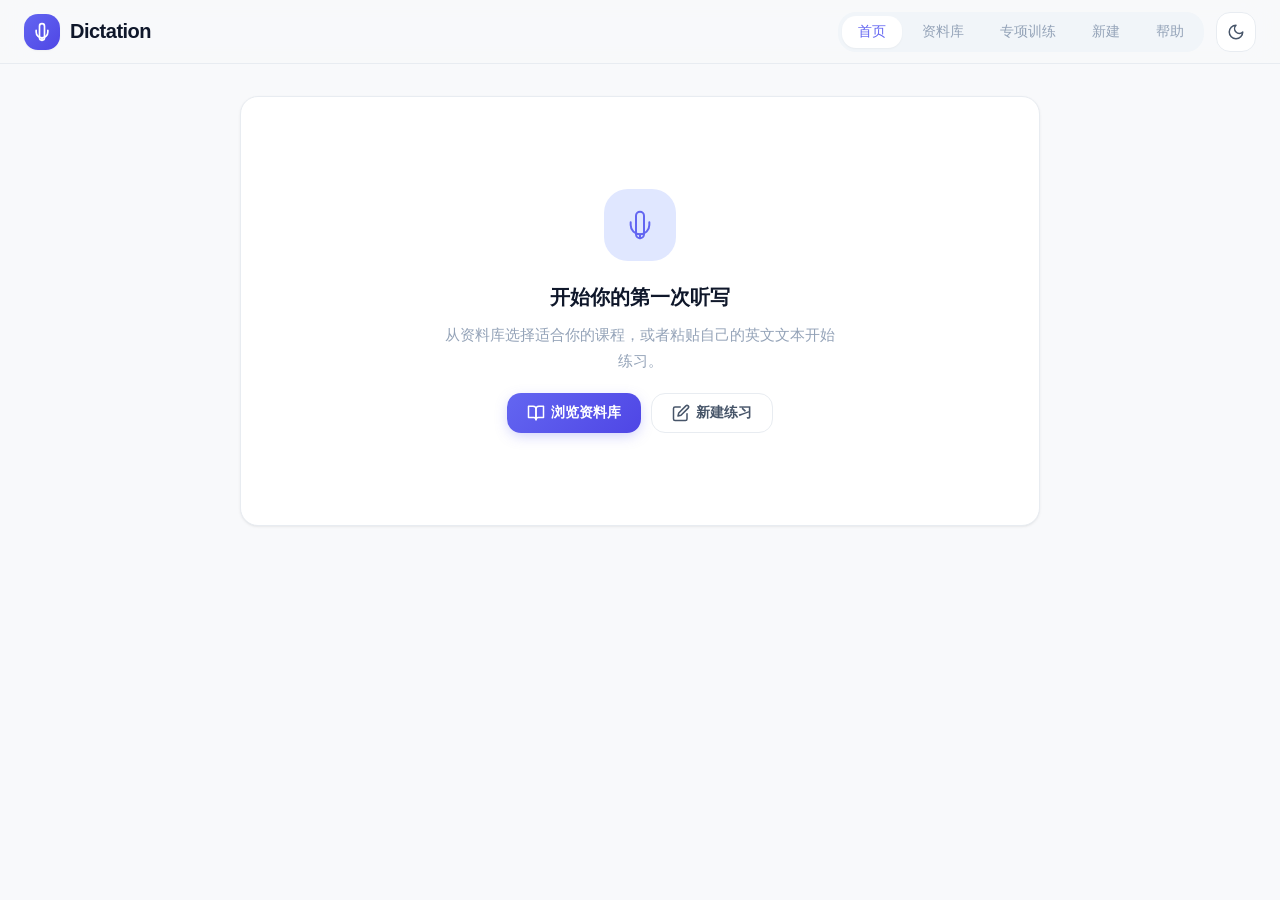
==== index.html @ b4200cbf "fix: enable Enter focus in drill + rename library to 资料库 - Global Enter shortcut now also targets #d" ====
<!DOCTYPE html>
<html lang="zh-CN">
<head>
<meta charset="UTF-8">
<meta name="viewport" content="width=device-width, initial-scale=1.0">
<title>Dictation — 英语听写练习</title>
<link rel="stylesheet" href="style.css">
</head>
<body>
<div id="app">
  <header class="app-header">
    <div class="header-brand" onclick="setPage('home')">
      <div class="brand-icon">
        <svg viewBox="0 0 24 24" fill="none" stroke="currentColor" stroke-width="2" stroke-linecap="round" stroke-linejoin="round"><path d="M12 2a3 3 0 0 0-3 3v14a3 3 0 0 0 6 0V5a3 3 0 0 0-3-3Z"/><path d="M19 10v2a7 7 0 0 1-14 0v-2"/><line x1="12" x2="12" y1="19" y2="22"/></svg>
      </div>
      <span class="brand-text">Dictation</span>
    </div>
    <div class="header-actions">
      <nav class="nav-tabs" id="nav-tabs" style="display:none">
        <button data-page="home">首页</button>
        <button data-page="library">资料库</button>
        <button data-page="drill">专项训练</button>
        <button data-page="create">新建</button>
        <button data-page="help">帮助</button>
      </nav>
      <button id="theme-toggle" class="theme-btn" title="切换明暗模式" aria-label="切换主题">
        <svg class="moon" viewBox="0 0 24 24" fill="none" stroke="currentColor" stroke-width="2" stroke-linecap="round" stroke-linejoin="round"><path d="M12 3a6 6 0 0 0 9 9 9 9 0 1 1-9-9Z"/></svg>
        <svg class="sun" viewBox="0 0 24 24" fill="none" stroke="currentColor" stroke-width="2" stroke-linecap="round" stroke-linejoin="round"><circle cx="12" cy="12" r="4"/><path d="M12 2v2"/><path d="M12 20v2"/><path d="m4.93 4.93 1.41 1.41"/><path d="m17.66 17.66 1.41 1.41"/><path d="M2 12h2"/><path d="M20 12h2"/><path d="m6.34 17.66-1.41 1.41"/><path d="m19.07 4.93-1.41 1.41"/></svg>
      </button>
    </div>
  </header>

  <main id="main"></main>
</div>

<script src="preset-lessons.js"></script>
<script src="app.js"></script>
</body>
</html>
---- style.css ----
:root {
  --bg: #f8f9fb;
  --bg-elevated: #ffffff;
  --bg-card-hover: #f1f5f9;
  --border: #e8ecf1;
  --border-subtle: #f1f5f9;
  --text: #0f172a;
  --text-secondary: #475569;
  --text-muted: #94a3b8;
  --primary: #6366f1;
  --primary-soft: #e0e7ff;
  --primary-hover: #4f46e5;
  --success: #22c55e;
  --success-soft: #dcfce7;
  --warning: #f59e0b;
  --warning-soft: #fef3c7;
  --danger: #f43f5e;
  --danger-soft: #ffe4e6;
  --shadow-sm: 0 1px 2px 0 rgb(0 0 0 / 0.04);
  --shadow: 0 1px 3px 0 rgb(0 0 0 / 0.06), 0 1px 2px -1px rgb(0 0 0 / 0.06);
  --shadow-md: 0 4px 6px -1px rgb(0 0 0 / 0.06), 0 2px 4px -2px rgb(0 0 0 / 0.06);
  --shadow-lg: 0 10px 15px -3px rgb(0 0 0 / 0.06), 0 4px 6px -4px rgb(0 0 0 / 0.06);
  --shadow-xl: 0 20px 25px -5px rgb(0 0 0 / 0.06), 0 8px 10px -6px rgb(0 0 0 / 0.06);
  --radius-sm: 8px;
  --radius: 14px;
  --radius-lg: 18px;
  --radius-xl: 24px;
  --transition: 0.2s cubic-bezier(0.4, 0, 0.2, 1);
  --font-sans: -apple-system, BlinkMacSystemFont, "Segoe UI", Roboto, "Helvetica Neue", Arial, "Noto Sans SC", "PingFang SC", "Microsoft YaHei", sans-serif;
}

[data-theme="dark"] {
  --bg: #0b0f19;
  --bg-elevated: #151b2b;
  --bg-card-hover: #1e2538;
  --border: #252d3d;
  --border-subtle: #1a2030;
  --text: #f1f5f9;
  --text-secondary: #94a3b8;
  --text-muted: #64748b;
  --primary: #818cf8;
  --primary-soft: #1e1b4b;
  --primary-hover: #a5b4fc;
  --success: #4ade80;
  --success-soft: #064e3b;
  --warning: #fbbf24;
  --warning-soft: #451a03;
  --danger: #fb7185;
  --danger-soft: #4c0519;
  --shadow-sm: 0 1px 2px 0 rgb(0 0 0 / 0.3);
  --shadow: 0 1px 3px 0 rgb(0 0 0 / 0.3), 0 1px 2px -1px rgb(0 0 0 / 0.3);
  --shadow-md: 0 4px 6px -1px rgb(0 0 0 / 0.3), 0 2px 4px -2px rgb(0 0 0 / 0.3);
  --shadow-lg: 0 10px 15px -3px rgb(0 0 0 / 0.3), 0 4px 6px -4px rgb(0 0 0 / 0.3);
}

* { margin: 0; padding: 0; box-sizing: border-box; }

html { scroll-behavior: smooth; }

body {
  font-family: var(--font-sans);
  background: var(--bg);
  color: var(--text);
  line-height: 1.65;
  -webkit-font-smoothing: antialiased;
  -moz-osx-font-smoothing: grayscale;
  transition: background 0.3s ease, color 0.3s ease;
  min-height: 100vh;
}

/* ===== Header ===== */
.app-header {
  background: rgba(248, 249, 251, 0.8);
  backdrop-filter: blur(16px) saturate(1.4);
  -webkit-backdrop-filter: blur(16px) saturate(1.4);
  border-bottom: 1px solid var(--border);
  padding: 0 24px;
  display: flex;
  align-items: center;
  justify-content: space-between;
  position: sticky;
  top: 0;
  z-index: 50;
  height: 64px;
  transition: background 0.3s, border-color 0.3s;
}

[data-theme="dark"] .app-header {
  background: rgba(11, 15, 25, 0.8);
}

.header-brand {
  display: flex;
  align-items: center;
  gap: 10px;
  cursor: pointer;
  user-select: none;
}

.brand-icon {
  width: 36px;
  height: 36px;
  background: linear-gradient(135deg, var(--primary), var(--primary-hover));
  border-radius: var(--radius);
  display: flex;
  align-items: center;
  justify-content: center;
  color: #fff;
  box-shadow: var(--shadow-sm);
}

.brand-icon svg { width: 20px; height: 20px; }

.brand-text {
  font-size: 20px;
  font-weight: 700;
  letter-spacing: -0.5px;
  color: var(--text);
}

.header-actions {
  display: flex;
  align-items: center;
  gap: 12px;
}

/* ===== Nav ===== */
.nav-tabs {
  display: flex;
  gap: 4px;
  background: var(--border-subtle);
  padding: 4px;
  border-radius: var(--radius-lg);
}

.nav-tabs button {
  background: transparent;
  border: none;
  color: var(--text-muted);
  padding: 7px 16px;
  border-radius: var(--radius);
  cursor: pointer;
  font-size: 14px;
  font-weight: 500;
  transition: all var(--transition);
  position: relative;
}

.nav-tabs button:hover {
  color: var(--text-secondary);
  background: rgba(255,255,255,0.5);
}

[data-theme="dark"] .nav-tabs button:hover {
  background: rgba(255,255,255,0.05);
}

.nav-tabs button.active {
  background: var(--bg-elevated);
  color: var(--primary);
  box-shadow: var(--shadow-sm);
}

/* ===== Theme Toggle ===== */
.theme-btn {
  width: 40px;
  height: 40px;
  border-radius: var(--radius);
  border: 1px solid var(--border);
  background: var(--bg-elevated);
  color: var(--text-secondary);
  cursor: pointer;
  display: flex;
  align-items: center;
  justify-content: center;
  transition: all var(--transition);
  position: relative;
  overflow: hidden;
}

.theme-btn:hover {
  border-color: var(--primary);
  color: var(--primary);
  box-shadow: var(--shadow-sm);
}

.theme-btn svg {
  width: 18px;
  height: 18px;
  position: absolute;
  transition: transform 0.4s cubic-bezier(0.34, 1.56, 0.64, 1), opacity 0.3s;
}

.theme-btn .moon { opacity: 1; transform: rotate(0deg) scale(1); }
.theme-btn .sun { opacity: 0; transform: rotate(90deg) scale(0.5); }

[data-theme="dark"] .theme-btn .moon { opacity: 0; transform: rotate(-90deg) scale(0.5); }
[data-theme="dark"] .theme-btn .sun { opacity: 1; transform: rotate(0deg) scale(1); }

/* ===== Main ===== */
main {
  max-width: 840px;
  margin: 0 auto;
  padding: 32px 20px 60px;
  animation: fadeUp 0.4s ease;
}

@keyframes fadeUp {
  from { opacity: 0; transform: translateY(12px); }
  to { opacity: 1; transform: translateY(0); }
}

/* ===== Cards ===== */
.card {
  background: var(--bg-elevated);
  border-radius: var(--radius-lg);
  padding: 28px;
  box-shadow: var(--shadow);
  border: 1px solid var(--border);
  transition: box-shadow var(--transition), transform var(--transition), border-color var(--transition);
}

.card:hover {
  box-shadow: var(--shadow-md);
  border-color: var(--border);
}

.card + .card { margin-top: 20px; }

.card-title {
  font-size: 18px;
  font-weight: 700;
  color: var(--text);
  margin-bottom: 6px;
  letter-spacing: -0.3px;
}

.card-desc {
  font-size: 14px;
  color: var(--text-muted);
  margin-bottom: 20px;
  line-height: 1.6;
}

/* ===== Buttons ===== */
.btn {
  display: inline-flex;
  align-items: center;
  justify-content: center;
  gap: 6px;
  padding: 10px 20px;
  border: none;
  border-radius: var(--radius);
  font-size: 14px;
  font-weight: 600;
  cursor: pointer;
  transition: all var(--transition);
  color: var(--text);
  position: relative;
  overflow: hidden;
  white-space: nowrap;
}

.btn svg {
  width: 18px;
  height: 18px;
  flex-shrink: 0;
}

.btn-icon {
  width: 36px;
  height: 36px;
  padding: 0;
  border-radius: 50%;
}

.btn-icon svg {
  width: 18px;
  height: 18px;
}

.btn:active { transform: scale(0.97); }

.btn-primary {
  background: linear-gradient(135deg, var(--primary), var(--primary-hover));
  color: #fff;
  box-shadow: 0 4px 14px -2px rgba(99, 102, 241, 0.35);
}

.btn-primary:hover {
  box-shadow: 0 6px 20px -2px rgba(99, 102, 241, 0.45);
  transform: translateY(-1px);
}

[data-theme="dark"] .btn-primary {
  box-shadow: 0 4px 14px -2px rgba(129, 140, 248, 0.25);
}

.btn-secondary {
  background: var(--bg-elevated);
  color: var(--text-secondary);
  border: 1px solid var(--border);
}

.btn-secondary:hover {
  background: var(--bg-card-hover);
  border-color: var(--text-muted);
  color: var(--text);
}

.btn-danger {
  background: var(--danger-soft);
  color: var(--danger);
}

.btn-danger:hover {
  background: var(--danger);
  color: #fff;
}

.btn-sm { padding: 6px 14px; font-size: 13px; border-radius: var(--radius-sm); }

.btn:disabled {
  opacity: 0.5;
  cursor: not-allowed;
  transform: none !important;
}

/* ===== Form ===== */
.form-group { margin-bottom: 20px; }

.form-group label {
  display: block;
  font-size: 13px;
  font-weight: 600;
  margin-bottom: 8px;
  color: var(--text-secondary);
  letter-spacing: 0.3px;
}

.form-group input,
.form-group textarea {
  width: 100%;
  padding: 12px 16px;
  border: 1.5px solid var(--border);
  border-radius: var(--radius);
  font-size: 15px;
  background: var(--bg);
  color: var(--text);
  font-family: inherit;
  transition: border-color var(--transition), box-shadow var(--transition);
  resize: vertical;
}

.form-group input:focus,
.form-group textarea:focus {
  outline: none;
  border-color: var(--primary);
  box-shadow: 0 0 0 4px var(--primary-soft);
}

.form-group textarea { min-height: 160px; line-height: 1.7; }

.form-group input::placeholder,
.form-group textarea::placeholder {
  color: var(--text-muted);
}

/* ===== Empty State ===== */
.empty-state {
  text-align: center;
  padding: 64px 24px;
  color: var(--text-muted);
}

.empty-state-icon {
  width: 72px;
  height: 72px;
  background: var(--primary-soft);
  border-radius: var(--radius-xl);
  display: inline-flex;
  align-items: center;
  justify-content: center;
  margin-bottom: 20px;
  color: var(--primary);
}

.empty-state-icon svg {
  width: 32px;
  height: 32px;
}

.empty-state h3 {
  font-size: 20px;
  font-weight: 700;
  color: var(--text);
  margin-bottom: 8px;
}

.empty-state p {
  font-size: 15px;
  max-width: 400px;
  margin: 0 auto 20px;
  line-height: 1.7;
}

/* ===== Session List ===== */
.session-list { display: grid; gap: 12px; }

.session-item {
  display: flex;
  align-items: center;
  justify-content: space-between;
  padding: 18px 20px;
  border: 1.5px solid var(--border);
  border-radius: var(--radius);
  background: var(--bg-elevated);
  transition: all var(--transition);
  cursor: default;
}

.session-item:hover {
  border-color: var(--primary);
  box-shadow: var(--shadow-md);
  transform: translateY(-1px);
}

.session-info { flex: 1; min-width: 0; }

.session-title {
  font-weight: 700;
  color: var(--text);
  font-size: 15px;
  letter-spacing: -0.2px;
  white-space: nowrap;
  overflow: hidden;
  text-overflow: ellipsis;
}

.session-meta {
  font-size: 13px;
  color: var(--text-muted);
  margin-top: 4px;
  display: flex;
  align-items: center;
  gap: 8px;
}

.session-actions { display: flex; gap: 8px; flex-shrink: 0; margin-left: 12px; }

/* ===== Practice Page ===== */
.practice-card {
  background: var(--bg-elevated);
  border-radius: var(--radius-lg);
  border: 1px solid var(--border);
  overflow: hidden;
  box-shadow: var(--shadow);
}

.practice-header {
  padding: 20px 24px;
  border-bottom: 1px solid var(--border);
  display: flex;
  align-items: center;
  justify-content: space-between;
  flex-wrap: wrap;
  gap: 12px;
}

.practice-title {
  font-size: 15px;
  font-weight: 700;
  color: var(--text);
  letter-spacing: -0.2px;
}

.practice-subtitle {
  font-size: 13px;
  color: var(--text-muted);
  margin-top: 2px;
}

/* Progress bar */
.progress-track {
  width: 100%;
  height: 6px;
  background: var(--border);
  border-radius: 3px;
  overflow: hidden;
  margin-top: 12px;
}

.progress-fill {
  height: 100%;
  background: linear-gradient(90deg, var(--primary), var(--primary-hover));
  border-radius: 3px;
  transition: width 0.5s cubic-bezier(0.4, 0, 0.2, 1);
}

/* Player Bar */
.player-bar {
  padding: 20px 24px;
  display: flex;
  align-items: center;
  gap: 16px;
  flex-wrap: wrap;
  border-bottom: 1px solid var(--border);
  background: linear-gradient(180deg, var(--bg-elevated), var(--bg));
}

.player-btn {
  width: 52px;
  height: 52px;
  border-radius: 50%;
  border: none;
  background: linear-gradient(135deg, var(--primary), var(--primary-hover));
  color: #fff;
  cursor: pointer;
  display: flex;
  align-items: center;
  justify-content: center;
  box-shadow: 0 4px 14px -2px rgba(99, 102, 241, 0.35);
  transition: all var(--transition);
  flex-shrink: 0;
}

.player-btn:hover {
  transform: scale(1.08);
  box-shadow: 0 6px 20px -2px rgba(99, 102, 241, 0.45);
}

.player-btn:active { transform: scale(0.95); }

.player-btn svg { width: 22px; height: 22px; fill: currentColor; }

.player-btn .pause-icon { display: none; }
.player-btn.playing .play-icon { display: none; }
.player-btn.playing .pause-icon { display: block; }

.speed-control {
  display: flex;
  align-items: center;
  gap: 10px;
  background: var(--bg);
  padding: 8px 14px;
  border-radius: var(--radius);
  border: 1px solid var(--border);
}

.speed-control label {
  font-size: 13px;
  color: var(--text-muted);
  font-weight: 500;
}

.speed-value {
  font-size: 13px;
  font-weight: 700;
  color: var(--primary);
  min-width: 32px;
  text-align: center;
}

input[type="range"] {
  -webkit-appearance: none;
  appearance: none;
  width: 100px;
  height: 4px;
  background: var(--border);
  border-radius: 2px;
  outline: none;
}

input[type="range"]::-webkit-slider-thumb {
  -webkit-appearance: none;
  width: 16px;
  height: 16px;
  border-radius: 50%;
  background: var(--primary);
  cursor: pointer;
  box-shadow: 0 2px 6px rgba(99, 102, 241, 0.4);
  border: 2px solid #fff;
  transition: transform var(--transition);
}

input[type="range"]::-webkit-slider-thumb:hover { transform: scale(1.2); }

/* Dictation Area */
.dictation-area {
  padding: 32px 24px;
  min-height: 120px;
}

.dictation-full {
  width: 100%;
  padding: 16px 18px;
  border: 1.5px solid var(--border);
  border-radius: var(--radius);
  font-size: 16px;
  line-height: 1.7;
  background: var(--bg);
  color: var(--text);
  font-family: inherit;
  transition: border-color var(--transition), box-shadow var(--transition);
  resize: vertical;
}

.dictation-full:focus {
  outline: none;
  border-color: var(--primary);
  box-shadow: 0 0 0 4px var(--primary-soft);
}

.dictation-full::placeholder { color: var(--text-muted); }

/* Words Line */
.words-line {
  display: flex;
  flex-wrap: wrap;
  gap: 10px;
  align-items: center;
  padding: 24px;
  background: var(--bg);
  border-radius: var(--radius);
  border: 1.5px solid var(--border);
  min-height: 80px;
}

.word-lock {
  display: inline-flex;
  align-items: center;
  padding: 8px 14px;
  background: var(--success-soft);
  border: 1.5px solid rgba(34, 197, 94, 0.3);
  color: #15803d;
  border-radius: var(--radius-sm);
  font-size: 15px;
  font-weight: 600;
  letter-spacing: 0.3px;
}

[data-theme="dark"] .word-lock {
  color: #4ade80;
  border-color: rgba(74, 222, 128, 0.2);
}

.word-gap {
  min-width: 56px;
  padding: 8px 12px;
  border: 2px solid var(--border);
  border-radius: var(--radius-sm);
  font-size: 15px;
  text-align: center;
  background: var(--bg-elevated);
  color: var(--text);
  font-family: inherit;
  font-weight: 500;
  transition: all var(--transition);
}

.word-gap:focus {
  outline: none;
  border-color: var(--primary);
  box-shadow: 0 0 0 3px var(--primary-soft);
}

.word-gap::placeholder { color: var(--text-muted); opacity: 0.6; }

/* Keyboard hint */
.keyboard-hint {
  display: flex;
  align-items: center;
  gap: 6px;
  margin-top: 12px;
  font-size: 12px;
  color: var(--text-muted);
  font-weight: 500;
}

.keyboard-hint kbd {
  display: inline-flex;
  align-items: center;
  justify-content: center;
  padding: 2px 8px;
  border-radius: var(--radius-sm);
  background: var(--bg-elevated);
  border: 1px solid var(--border);
  font-size: 11px;
  font-family: inherit;
  color: var(--text-secondary);
  box-shadow: 0 1px 0 var(--border);
}

/* Action Bar */
.action-bar {
  padding: 16px 24px;
  border-top: 1px solid var(--border);
  display: flex;
  gap: 10px;
  align-items: center;
  flex-wrap: wrap;
  background: var(--bg-elevated);
}

/* Side Panel */
.side-panel {
  border-top: 1px solid var(--border);
  background: var(--bg);
}

.accordion {
  border-bottom: 1px solid var(--border);
}

.accordion:last-child { border-bottom: none; }

.accordion-header {
  width: 100%;
  display: flex;
  align-items: center;
  justify-content: space-between;
  padding: 16px 24px;
  background: transparent;
  border: none;
  font-size: 14px;
  font-weight: 600;
  color: var(--text-secondary);
  cursor: pointer;
  transition: color var(--transition), background var(--transition);
}

.accordion-header:hover {
  color: var(--text);
  background: rgba(99, 102, 241, 0.03);
}

.accordion-header::after {
  content: '';
  width: 8px;
  height: 8px;
  border-right: 2px solid var(--text-muted);
  border-bottom: 2px solid var(--text-muted);
  transform: rotate(45deg);
  transition: transform var(--transition);
}

.accordion-header.expanded::after { transform: rotate(-135deg); }

.accordion-body {
  padding: 0 24px 16px;
  font-size: 14px;
  color: var(--text-secondary);
  line-height: 1.7;
  display: block;
}

.accordion-body.hidden { display: none; }

.original-text {
  font-size: 15px;
  line-height: 1.8;
  color: var(--text);
  padding: 12px 16px;
  background: var(--bg-elevated);
  border-radius: var(--radius-sm);
  border: 1px solid var(--border);
}

.translation-text {
  color: #15803d;
  background: var(--success-soft);
  padding: 14px 16px;
  border-radius: var(--radius-sm);
  font-size: 15px;
  line-height: 1.7;
  font-weight: 500;
}

[data-theme="dark"] .translation-text {
  color: #86efac;
}

/* Word Chips */
.word-list {
  display: flex;
  flex-wrap: wrap;
  gap: 8px;
  padding: 4px 0;
}

.word-chip {
  padding: 6px 12px;
  border-radius: var(--radius-sm);
  background: var(--bg-elevated);
  border: 1.5px solid var(--border);
  font-size: 14px;
  cursor: pointer;
  color: var(--text-secondary);
  font-weight: 500;
  transition: all var(--transition);
}

.word-chip:hover {
  background: var(--primary-soft);
  border-color: var(--primary);
  color: var(--primary);
  transform: translateY(-1px);
}

#word-trans {
  margin-top: 10px;
  font-size: 14px;
  color: var(--text-secondary);
  line-height: 1.6;
  padding: 12px 16px;
  background: var(--bg-elevated);
  border-radius: var(--radius-sm);
  border: 1px solid var(--border);
}

/* Result Page */
.result-card {
  text-align: center;
  padding: 56px 32px;
}

.result-card h2 {
  font-size: 28px;
  font-weight: 800;
  margin-bottom: 8px;
  background: linear-gradient(135deg, var(--primary), var(--primary-hover));
  -webkit-background-clip: text;
  -webkit-text-fill-color: transparent;
  background-clip: text;
  letter-spacing: -0.5px;
}

.result-card p {
  color: var(--text-muted);
  font-size: 16px;
  margin-bottom: 28px;
}

.result-stats {
  display: flex;
  justify-content: center;
  gap: 32px;
  margin-bottom: 32px;
}

.stat-item {
  text-align: center;
}

.stat-value {
  font-size: 36px;
  font-weight: 800;
  color: var(--text);
  line-height: 1;
  letter-spacing: -1px;
}

.stat-label {
  font-size: 13px;
  color: var(--text-muted);
  margin-top: 6px;
  font-weight: 500;
}

/* Level badges */
.level-badge {
  display: inline-flex;
  align-items: center;
  padding: 4px 10px;
  border-radius: 20px;
  font-size: 12px;
  font-weight: 700;
  letter-spacing: 0.5px;
  text-transform: uppercase;
}

.level-a1 { background: #dbeafe; color: #1e40af; }
.level-a2 { background: #dcfce7; color: #166534; }
.level-b1 { background: #fef3c7; color: #92400e; }
.level-b2 { background: #ffedd5; color: #9a3412; }
.level-c1 { background: #fce7f3; color: #9d174d; }
.level-c2 { background: #f3e8ff; color: #6b21a8; }

[data-theme="dark"] .level-a1 { background: #1e3a5f; color: #93c5fd; }
[data-theme="dark"] .level-a2 { background: #064e3b; color: #86efac; }
[data-theme="dark"] .level-b1 { background: #451a03; color: #fcd34d; }
[data-theme="dark"] .level-b2 { background: #431407; color: #fdba74; }
[data-theme="dark"] .level-c1 { background: #4a044e; color: #f9a8d4; }
[data-theme="dark"] .level-c2 { background: #3b0764; color: #d8b4fe; }

/* Filter tabs */
.level-filter {
  display: flex;
  gap: 8px;
  flex-wrap: wrap;
  margin-bottom: 20px;
}

.level-filter button {
  transition: all var(--transition);
}

/* Toast */
.toast {
  position: fixed;
  bottom: 28px;
  left: 50%;
  transform: translateX(-50%) translateY(100px);
  background: var(--bg-elevated);
  color: var(--text);
  padding: 12px 22px;
  border-radius: var(--radius-lg);
  font-size: 14px;
  font-weight: 500;
  opacity: 0;
  transition: all 0.35s cubic-bezier(0.34, 1.56, 0.64, 1);
  z-index: 100;
  border: 1px solid var(--border);
  box-shadow: var(--shadow-lg);
  backdrop-filter: blur(12px);
}

.toast.show {
  transform: translateX(-50%) translateY(0);
  opacity: 1;
}

/* Animations */
@keyframes slideIn {
  from { opacity: 0; transform: translateY(8px); }
  to { opacity: 1; transform: translateY(0); }
}

.animate-in {
  animation: slideIn 0.3s ease forwards;
}

/* Readonly textarea */
textarea[readonly] {
  background: var(--bg);
  cursor: text;
  color: var(--text-secondary);
}

/* Drill wrong word highlight (inline style backup) */
.drill-wrong {
  display: inline-flex;
  align-items: center;
  padding: 8px 14px;
  background: var(--danger-soft);
  border: 1.5px solid rgba(244, 63, 94, 0.3);
  color: var(--danger);
  border-radius: var(--radius-sm);
  font-size: 15px;
  font-weight: 600;
}

[data-theme="dark"] .drill-wrong {
  border-color: rgba(251, 113, 133, 0.2);
}

/* Responsive */
@media (max-width: 640px) {
  .app-header { padding: 0 16px; height: 56px; }
  .brand-text { display: none; }
  .nav-tabs button { padding: 6px 12px; font-size: 13px; }
  main { padding: 20px 16px 40px; }
  .card { padding: 20px; }
  .session-item { flex-direction: column; align-items: flex-start; gap: 12px; }
  .session-actions { margin-left: 0; width: 100%; }
  .session-actions .btn { flex: 1; }
  .practice-header { flex-direction: column; align-items: flex-start; }
  .result-stats { gap: 20px; }
  .stat-value { font-size: 28px; }
}
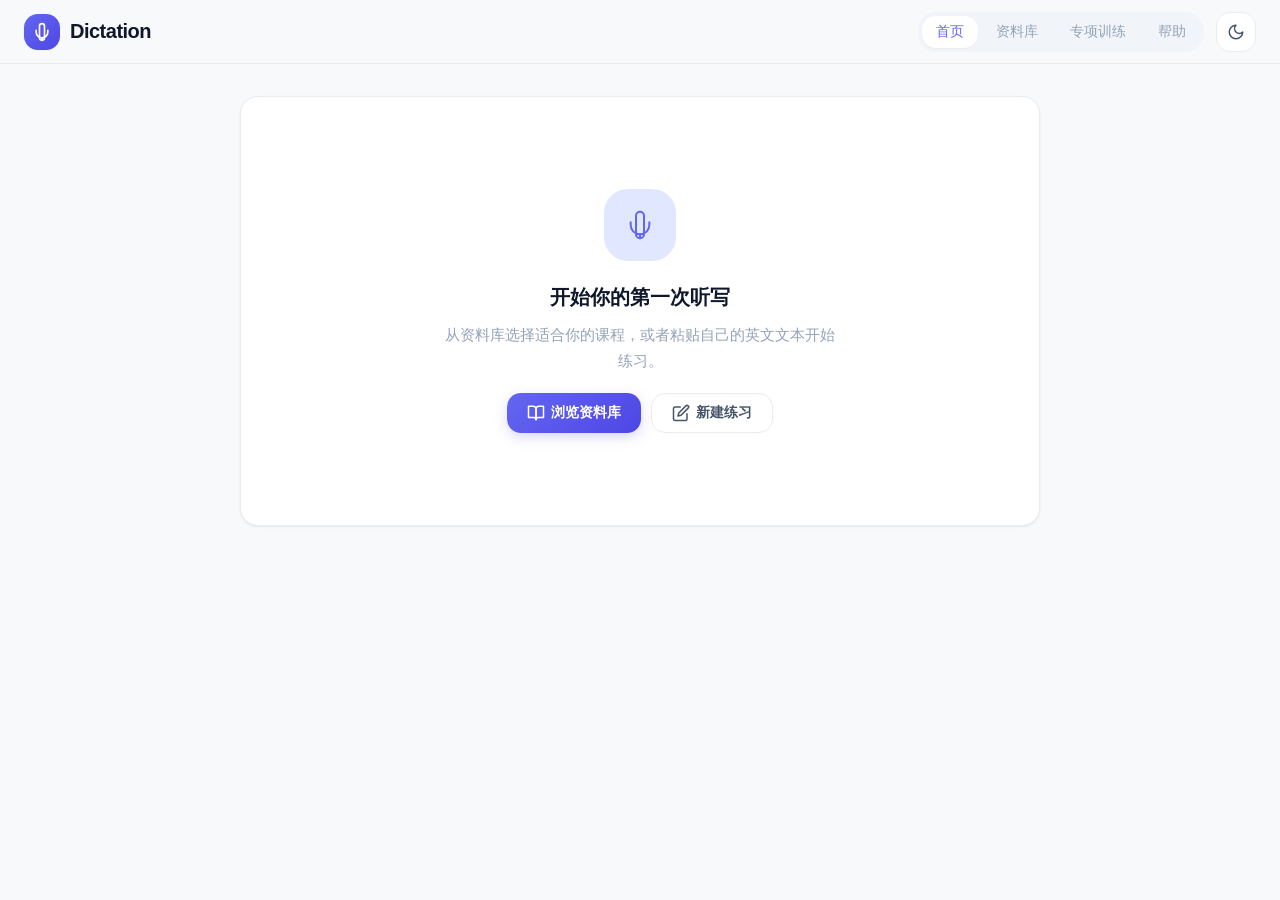
==== commit ce92fc18: "ui: remove '新建' from top nav - Remove '新建' button from nav-tabs in index.html - Remove 'create' from" ====
--- a/index.html
+++ b/index.html
@@ -20,7 +20,6 @@
         <button data-page="home">首页</button>
         <button data-page="library">资料库</button>
         <button data-page="drill">专项训练</button>
-        <button data-page="create">新建</button>
         <button data-page="help">帮助</button>
       </nav>
       <button id="theme-toggle" class="theme-btn" title="切换明暗模式" aria-label="切换主题">
--- a/style.css
+++ b/style.css
@@ -131,19 +131,29 @@
   background: var(--border-subtle);
   padding: 4px;
   border-radius: var(--radius-lg);
+  overflow-x: auto;
+  scrollbar-width: none;
+  -ms-overflow-style: none;
+  max-width: calc(100vw - 120px);
+}
+
+.nav-tabs::-webkit-scrollbar {
+  display: none;
 }
 
 .nav-tabs button {
   background: transparent;
   border: none;
   color: var(--text-muted);
-  padding: 7px 16px;
+  padding: 7px 14px;
   border-radius: var(--radius);
   cursor: pointer;
   font-size: 14px;
   font-weight: 500;
   transition: all var(--transition);
   position: relative;
+  white-space: nowrap;
+  flex-shrink: 0;
 }
 
 .nav-tabs button:hover {
@@ -264,6 +274,11 @@
 .btn svg {
   width: 18px;
   height: 18px;
+  flex-shrink: 0;
+}
+
+/* Prevent inline SVGs from stretching in flex containers */
+svg[viewBox] {
   flex-shrink: 0;
 }
 
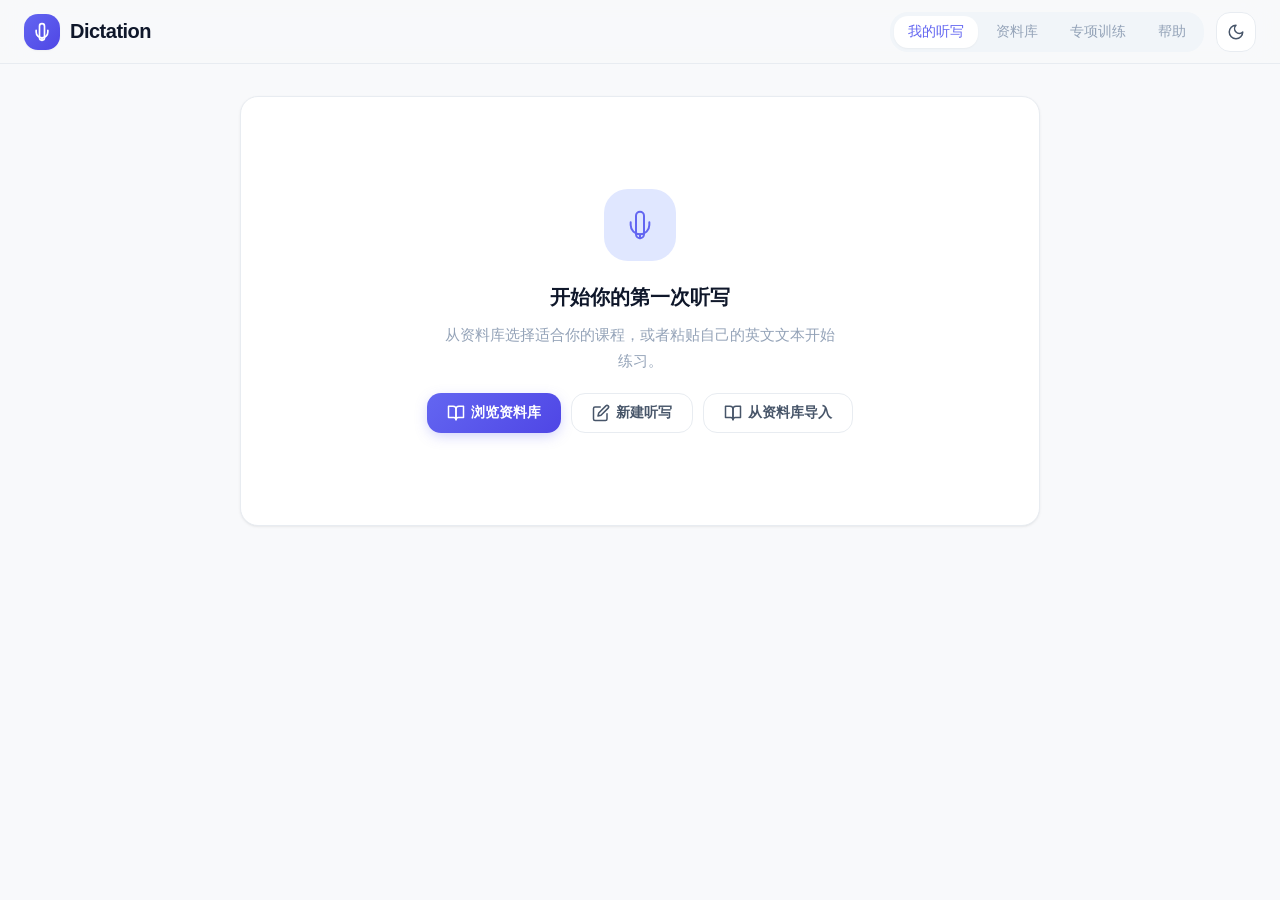
==== commit c332a96e: "ui: rename '首页' to '我的听写', '新建练习' to '新建听写', add '从资料库导入' button - Rename nav tab '首页' -> '我的听写' - R" ====
--- a/index.html
+++ b/index.html
@@ -17,7 +17,7 @@
     </div>
     <div class="header-actions">
       <nav class="nav-tabs" id="nav-tabs" style="display:none">
-        <button data-page="home">首页</button>
+        <button data-page="home">我的听写</button>
         <button data-page="library">资料库</button>
         <button data-page="drill">专项训练</button>
         <button data-page="help">帮助</button>
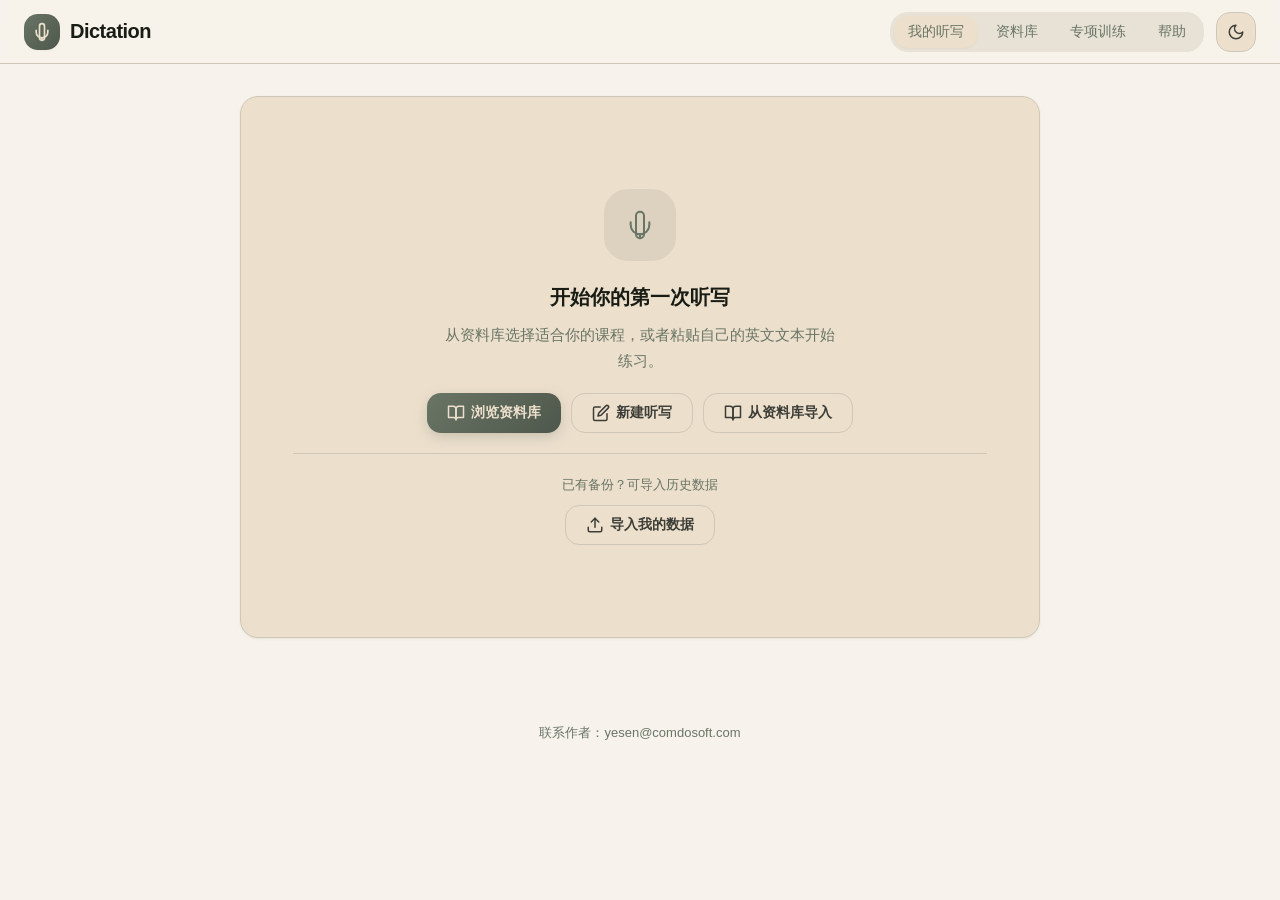
==== commit 33b84f03: "页面底部增加联系作者信息" ====
--- a/index.html
+++ b/index.html
@@ -30,6 +30,10 @@
   </header>
 
   <main id="main"></main>
+
+  <footer style="text-align:center;padding:24px 16px;font-size:13px;color:var(--text-muted, #999)">
+    联系作者：<a href="mailto:yesen@comdosoft.com" style="color:var(--primary, #4a90d9);text-decoration:none">yesen@comdosoft.com</a>
+  </footer>
 </div>
 
 <script src="preset-lessons.js"></script>
--- a/style.css
+++ b/style.css
@@ -1,26 +1,26 @@
 :root {
-  --bg: #f8f9fb;
-  --bg-elevated: #ffffff;
-  --bg-card-hover: #f1f5f9;
-  --border: #e8ecf1;
-  --border-subtle: #f1f5f9;
-  --text: #0f172a;
-  --text-secondary: #475569;
-  --text-muted: #94a3b8;
-  --primary: #6366f1;
-  --primary-soft: #e0e7ff;
-  --primary-hover: #4f46e5;
-  --success: #22c55e;
-  --success-soft: #dcfce7;
-  --warning: #f59e0b;
-  --warning-soft: #fef3c7;
-  --danger: #f43f5e;
-  --danger-soft: #ffe4e6;
-  --shadow-sm: 0 1px 2px 0 rgb(0 0 0 / 0.04);
-  --shadow: 0 1px 3px 0 rgb(0 0 0 / 0.06), 0 1px 2px -1px rgb(0 0 0 / 0.06);
-  --shadow-md: 0 4px 6px -1px rgb(0 0 0 / 0.06), 0 2px 4px -2px rgb(0 0 0 / 0.06);
-  --shadow-lg: 0 10px 15px -3px rgb(0 0 0 / 0.06), 0 4px 6px -4px rgb(0 0 0 / 0.06);
-  --shadow-xl: 0 20px 25px -5px rgb(0 0 0 / 0.06), 0 8px 10px -6px rgb(0 0 0 / 0.06);
+  --bg: #F7F3EC;
+  --bg-elevated: #ECDFCC;
+  --bg-card-hover: #E2D9C8;
+  --border: #CFC7B8;
+  --border-subtle: #E8E2D6;
+  --text: #181C14;
+  --text-secondary: #3C3D37;
+  --text-muted: #697565;
+  --primary: #697565;
+  --primary-soft: rgba(105, 117, 101, 0.12);
+  --primary-hover: #4E574B;
+  --success: #5A7D50;
+  --success-soft: rgba(90, 125, 80, 0.12);
+  --warning: #A67C3D;
+  --warning-soft: rgba(166, 124, 61, 0.12);
+  --danger: #9E4A4A;
+  --danger-soft: rgba(158, 74, 74, 0.12);
+  --shadow-sm: 0 1px 2px 0 rgba(24, 28, 20, 0.04);
+  --shadow: 0 1px 3px 0 rgba(24, 28, 20, 0.06), 0 1px 2px -1px rgba(24, 28, 20, 0.06);
+  --shadow-md: 0 4px 6px -1px rgba(24, 28, 20, 0.06), 0 2px 4px -2px rgba(24, 28, 20, 0.06);
+  --shadow-lg: 0 10px 15px -3px rgba(24, 28, 20, 0.06), 0 4px 6px -4px rgba(24, 28, 20, 0.06);
+  --shadow-xl: 0 20px 25px -5px rgba(24, 28, 20, 0.06), 0 8px 10px -6px rgba(24, 28, 20, 0.06);
   --radius-sm: 8px;
   --radius: 14px;
   --radius-lg: 18px;
@@ -30,27 +30,27 @@
 }
 
 [data-theme="dark"] {
-  --bg: #0b0f19;
-  --bg-elevated: #151b2b;
-  --bg-card-hover: #1e2538;
-  --border: #252d3d;
-  --border-subtle: #1a2030;
-  --text: #f1f5f9;
-  --text-secondary: #94a3b8;
-  --text-muted: #64748b;
-  --primary: #818cf8;
-  --primary-soft: #1e1b4b;
-  --primary-hover: #a5b4fc;
-  --success: #4ade80;
-  --success-soft: #064e3b;
-  --warning: #fbbf24;
-  --warning-soft: #451a03;
-  --danger: #fb7185;
-  --danger-soft: #4c0519;
-  --shadow-sm: 0 1px 2px 0 rgb(0 0 0 / 0.3);
-  --shadow: 0 1px 3px 0 rgb(0 0 0 / 0.3), 0 1px 2px -1px rgb(0 0 0 / 0.3);
-  --shadow-md: 0 4px 6px -1px rgb(0 0 0 / 0.3), 0 2px 4px -2px rgb(0 0 0 / 0.3);
-  --shadow-lg: 0 10px 15px -3px rgb(0 0 0 / 0.3), 0 4px 6px -4px rgb(0 0 0 / 0.3);
+  --bg: #181C14;
+  --bg-elevated: #242820;
+  --bg-card-hover: #2E3328;
+  --border: #3C3D37;
+  --border-subtle: #22261C;
+  --text: #ECDFCC;
+  --text-secondary: #C8C2B4;
+  --text-muted: #697565;
+  --primary: #ECDFCC;
+  --primary-soft: rgba(236, 223, 204, 0.08);
+  --primary-hover: #F5F0E8;
+  --success: #7FAE75;
+  --success-soft: rgba(127, 174, 117, 0.08);
+  --warning: #C9A05C;
+  --warning-soft: rgba(201, 160, 92, 0.08);
+  --danger: #C46E6E;
+  --danger-soft: rgba(196, 110, 110, 0.08);
+  --shadow-sm: 0 1px 2px 0 rgba(0, 0, 0, 0.3);
+  --shadow: 0 1px 3px 0 rgba(0, 0, 0, 0.3), 0 1px 2px -1px rgba(0, 0, 0, 0.3);
+  --shadow-md: 0 4px 6px -1px rgba(0, 0, 0, 0.3), 0 2px 4px -2px rgba(0, 0, 0, 0.3);
+  --shadow-lg: 0 10px 15px -3px rgba(0, 0, 0, 0.3), 0 4px 6px -4px rgba(0, 0, 0, 0.3);
 }
 
 * { margin: 0; padding: 0; box-sizing: border-box; }
@@ -70,7 +70,7 @@
 
 /* ===== Header ===== */
 .app-header {
-  background: rgba(248, 249, 251, 0.8);
+  background: rgba(247, 243, 236, 0.85);
   backdrop-filter: blur(16px) saturate(1.4);
   -webkit-backdrop-filter: blur(16px) saturate(1.4);
   border-bottom: 1px solid var(--border);
@@ -86,7 +86,7 @@
 }
 
 [data-theme="dark"] .app-header {
-  background: rgba(11, 15, 25, 0.8);
+  background: rgba(24, 28, 20, 0.85);
 }
 
 .header-brand {
@@ -105,7 +105,7 @@
   display: flex;
   align-items: center;
   justify-content: center;
-  color: #fff;
+  color: var(--bg-elevated);
   box-shadow: var(--shadow-sm);
 }
 
@@ -137,9 +137,7 @@
   max-width: calc(100vw - 120px);
 }
 
-.nav-tabs::-webkit-scrollbar {
-  display: none;
-}
+.nav-tabs::-webkit-scrollbar { display: none; }
 
 .nav-tabs button {
   background: transparent;
@@ -158,11 +156,11 @@
 
 .nav-tabs button:hover {
   color: var(--text-secondary);
-  background: rgba(255,255,255,0.5);
+  background: rgba(236, 223, 204, 0.3);
 }
 
 [data-theme="dark"] .nav-tabs button:hover {
-  background: rgba(255,255,255,0.05);
+  background: rgba(236, 223, 204, 0.06);
 }
 
 .nav-tabs button.active {
@@ -298,17 +296,18 @@
 
 .btn-primary {
   background: linear-gradient(135deg, var(--primary), var(--primary-hover));
-  color: #fff;
-  box-shadow: 0 4px 14px -2px rgba(99, 102, 241, 0.35);
+  color: var(--bg-elevated);
+  box-shadow: 0 4px 14px -2px rgba(105, 117, 101, 0.35);
 }
 
 .btn-primary:hover {
-  box-shadow: 0 6px 20px -2px rgba(99, 102, 241, 0.45);
+  box-shadow: 0 6px 20px -2px rgba(105, 117, 101, 0.45);
   transform: translateY(-1px);
 }
 
 [data-theme="dark"] .btn-primary {
-  box-shadow: 0 4px 14px -2px rgba(129, 140, 248, 0.25);
+  background: linear-gradient(135deg, var(--primary), var(--primary-hover));
+  box-shadow: 0 4px 14px -2px rgba(236, 223, 204, 0.15);
 }
 
 .btn-secondary {
@@ -330,7 +329,7 @@
 
 .btn-danger:hover {
   background: var(--danger);
-  color: #fff;
+  color: var(--bg-elevated);
 }
 
 .btn-sm { padding: 6px 14px; font-size: 13px; border-radius: var(--radius-sm); }
@@ -381,6 +380,13 @@
   color: var(--text-muted);
 }
 
+/* ===== Readonly textarea ===== */
+textarea[readonly] {
+  background: var(--bg);
+  cursor: text;
+  color: var(--text-secondary);
+}
+
 /* ===== Empty State ===== */
 .empty-state {
   text-align: center;
@@ -529,19 +535,23 @@
   border-radius: 50%;
   border: none;
   background: linear-gradient(135deg, var(--primary), var(--primary-hover));
-  color: #fff;
+  color: var(--bg-elevated);
   cursor: pointer;
   display: flex;
   align-items: center;
   justify-content: center;
-  box-shadow: 0 4px 14px -2px rgba(99, 102, 241, 0.35);
+  box-shadow: 0 4px 14px -2px rgba(105, 117, 101, 0.35);
   transition: all var(--transition);
   flex-shrink: 0;
 }
 
 .player-btn:hover {
   transform: scale(1.08);
-  box-shadow: 0 6px 20px -2px rgba(99, 102, 241, 0.45);
+  box-shadow: 0 6px 20px -2px rgba(105, 117, 101, 0.45);
+}
+
+[data-theme="dark"] .player-btn {
+  box-shadow: 0 4px 14px -2px rgba(236, 223, 204, 0.15);
 }
 
 .player-btn:active { transform: scale(0.95); }
@@ -593,8 +603,8 @@
   border-radius: 50%;
   background: var(--primary);
   cursor: pointer;
-  box-shadow: 0 2px 6px rgba(99, 102, 241, 0.4);
-  border: 2px solid #fff;
+  box-shadow: 0 2px 6px rgba(105, 117, 101, 0.4);
+  border: 2px solid var(--bg-elevated);
   transition: transform var(--transition);
 }
 
@@ -646,8 +656,8 @@
   align-items: center;
   padding: 8px 14px;
   background: var(--success-soft);
-  border: 1.5px solid rgba(34, 197, 94, 0.3);
-  color: #15803d;
+  border: 1.5px solid rgba(90, 125, 80, 0.3);
+  color: var(--success);
   border-radius: var(--radius-sm);
   font-size: 15px;
   font-weight: 600;
@@ -655,8 +665,7 @@
 }
 
 [data-theme="dark"] .word-lock {
-  color: #4ade80;
-  border-color: rgba(74, 222, 128, 0.2);
+  border-color: rgba(127, 174, 117, 0.2);
 }
 
 .word-gap {
@@ -681,31 +690,6 @@
 
 .word-gap::placeholder { color: var(--text-muted); opacity: 0.6; }
 
-/* Keyboard hint */
-.keyboard-hint {
-  display: flex;
-  align-items: center;
-  gap: 6px;
-  margin-top: 12px;
-  font-size: 12px;
-  color: var(--text-muted);
-  font-weight: 500;
-}
-
-.keyboard-hint kbd {
-  display: inline-flex;
-  align-items: center;
-  justify-content: center;
-  padding: 2px 8px;
-  border-radius: var(--radius-sm);
-  background: var(--bg-elevated);
-  border: 1px solid var(--border);
-  font-size: 11px;
-  font-family: inherit;
-  color: var(--text-secondary);
-  box-shadow: 0 1px 0 var(--border);
-}
-
 /* Action Bar */
 .action-bar {
   padding: 16px 24px;
@@ -746,7 +730,7 @@
 
 .accordion-header:hover {
   color: var(--text);
-  background: rgba(99, 102, 241, 0.03);
+  background: rgba(105, 117, 101, 0.03);
 }
 
 .accordion-header::after {
@@ -782,17 +766,13 @@
 }
 
 .translation-text {
-  color: #15803d;
+  color: var(--success);
   background: var(--success-soft);
   padding: 14px 16px;
   border-radius: var(--radius-sm);
   font-size: 15px;
   line-height: 1.7;
   font-weight: 500;
-}
-
-[data-theme="dark"] .translation-text {
-  color: #86efac;
 }
 
 /* Word Chips */
@@ -892,21 +872,23 @@
   font-weight: 700;
   letter-spacing: 0.5px;
   text-transform: uppercase;
-}
-
-.level-a1 { background: #dbeafe; color: #1e40af; }
-.level-a2 { background: #dcfce7; color: #166534; }
-.level-b1 { background: #fef3c7; color: #92400e; }
-.level-b2 { background: #ffedd5; color: #9a3412; }
-.level-c1 { background: #fce7f3; color: #9d174d; }
-.level-c2 { background: #f3e8ff; color: #6b21a8; }
-
-[data-theme="dark"] .level-a1 { background: #1e3a5f; color: #93c5fd; }
-[data-theme="dark"] .level-a2 { background: #064e3b; color: #86efac; }
-[data-theme="dark"] .level-b1 { background: #451a03; color: #fcd34d; }
-[data-theme="dark"] .level-b2 { background: #431407; color: #fdba74; }
-[data-theme="dark"] .level-c1 { background: #4a044e; color: #f9a8d4; }
-[data-theme="dark"] .level-c2 { background: #3b0764; color: #d8b4fe; }
+  background: var(--bg-card-hover);
+  color: var(--text-secondary);
+}
+
+.level-a1 { background: #D8E6D4; color: #3C5A35; }
+.level-a2 { background: #C8DCC2; color: #2D4A28; }
+.level-b1 { background: #D4C8A8; color: #5A4A20; }
+.level-b2 { background: #C4B898; color: #4A3A18; }
+.level-c1 { background: #C8B8A8; color: #4A3A2A; }
+.level-c2 { background: #B8A898; color: #3A2E20; }
+
+[data-theme="dark"] .level-a1 { background: #2A3A24; color: #A8C8A0; }
+[data-theme="dark"] .level-a2 { background: #243A20; color: #98C090; }
+[data-theme="dark"] .level-b1 { background: #3A3020; color: #C8B880; }
+[data-theme="dark"] .level-b2 { background: #322A18; color: #B8A870; }
+[data-theme="dark"] .level-c1 { background: #3A2E24; color: #C8B0A0; }
+[data-theme="dark"] .level-c2 { background: #322820; color: #B8A090; }
 
 /* Filter tabs */
 .level-filter {
@@ -945,6 +927,78 @@
   opacity: 1;
 }
 
+/* Keyboard hint */
+.keyboard-hint {
+  display: flex;
+  align-items: center;
+  gap: 6px;
+  margin-top: 12px;
+  font-size: 12px;
+  color: var(--text-muted);
+  font-weight: 500;
+}
+
+.keyboard-hint kbd {
+  display: inline-flex;
+  align-items: center;
+  justify-content: center;
+  padding: 2px 8px;
+  border-radius: var(--radius-sm);
+  background: var(--bg-elevated);
+  border: 1px solid var(--border);
+  font-size: 11px;
+  font-family: inherit;
+  color: var(--text-secondary);
+  box-shadow: 0 1px 0 var(--border);
+}
+
+/* Voice Toggle */
+.voice-toggle {
+  display: flex;
+  gap: 4px;
+  align-items: center;
+}
+
+.voice-toggle .voice-chip {
+  padding: 6px 14px;
+  border-radius: var(--radius);
+  font-size: 13px;
+  font-weight: 600;
+  color: var(--text-muted);
+  background: transparent;
+  border: 1.5px solid var(--border);
+  cursor: pointer;
+  transition: all var(--transition);
+}
+
+.voice-toggle .voice-chip:hover {
+  border-color: var(--primary);
+  color: var(--text-secondary);
+}
+
+.voice-toggle .voice-chip.active {
+  background: var(--primary);
+  border-color: var(--primary);
+  color: var(--bg-elevated);
+}
+
+/* Drill wrong word highlight */
+.drill-wrong {
+  display: inline-flex;
+  align-items: center;
+  padding: 8px 14px;
+  background: var(--danger-soft);
+  border: 1.5px solid rgba(158, 74, 74, 0.3);
+  color: var(--danger);
+  border-radius: var(--radius-sm);
+  font-size: 15px;
+  font-weight: 600;
+}
+
+[data-theme="dark"] .drill-wrong {
+  border-color: rgba(196, 110, 110, 0.2);
+}
+
 /* Animations */
 @keyframes slideIn {
   from { opacity: 0; transform: translateY(8px); }
@@ -953,30 +1007,6 @@
 
 .animate-in {
   animation: slideIn 0.3s ease forwards;
-}
-
-/* Readonly textarea */
-textarea[readonly] {
-  background: var(--bg);
-  cursor: text;
-  color: var(--text-secondary);
-}
-
-/* Drill wrong word highlight (inline style backup) */
-.drill-wrong {
-  display: inline-flex;
-  align-items: center;
-  padding: 8px 14px;
-  background: var(--danger-soft);
-  border: 1.5px solid rgba(244, 63, 94, 0.3);
-  color: var(--danger);
-  border-radius: var(--radius-sm);
-  font-size: 15px;
-  font-weight: 600;
-}
-
-[data-theme="dark"] .drill-wrong {
-  border-color: rgba(251, 113, 133, 0.2);
 }
 
 /* Responsive */
@@ -993,3 +1023,10 @@
   .result-stats { gap: 20px; }
   .stat-value { font-size: 28px; }
 }
+
+details summary svg {
+  transition: transform .2s;
+}
+details[open] summary svg {
+  transform: rotate(90deg);
+}
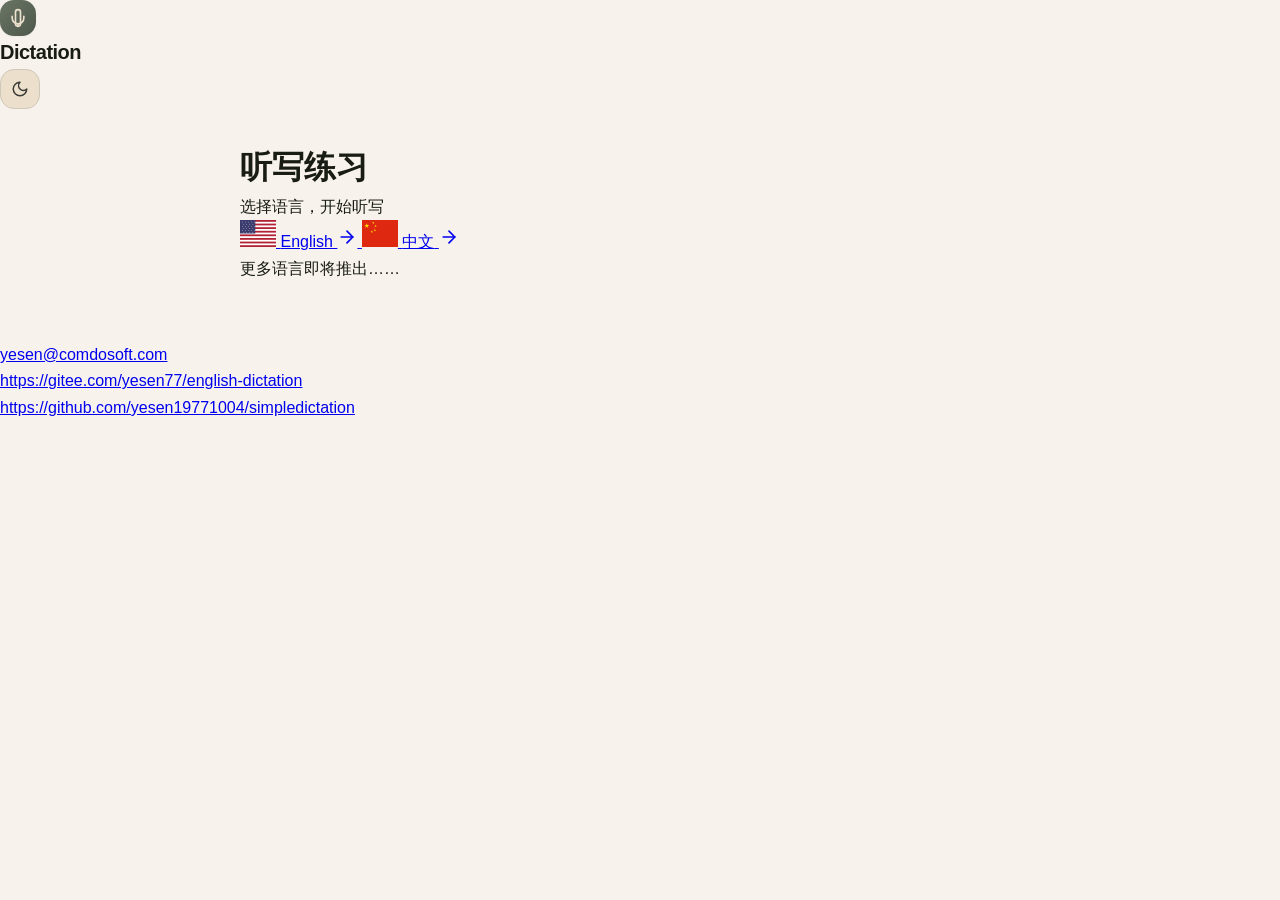
==== commit 8d670770: "重构项目结构：中文听写改用HSK级别+中国文化内容，首页国旗改用SVG，底部三行信息，统一部署方案" ====
--- a/index.html
+++ b/index.html
@@ -3,40 +3,88 @@
 <head>
 <meta charset="UTF-8">
 <meta name="viewport" content="width=device-width, initial-scale=1.0">
-<title>Dictation — 英语听写练习</title>
+<title>Dictation — 听写练习</title>
 <link rel="stylesheet" href="style.css">
+<!-- Google tag (gtag.js) -->
+<script async src="https://www.googletagmanager.com/gtag/js?id=G-WTMR4TYK5J"></script>
+<script>
+  window.dataLayer = window.dataLayer || [];
+  function gtag(){dataLayer.push(arguments);}
+  gtag('js', new Date());
+  gtag('config', 'G-WTMR4TYK5J');
+</script>
 </head>
 <body>
-<div id="app">
-  <header class="app-header">
-    <div class="header-brand" onclick="setPage('home')">
+<div id="app" class="entry-app">
+  <header class="entry-header">
+    <div class="entry-brand">
       <div class="brand-icon">
         <svg viewBox="0 0 24 24" fill="none" stroke="currentColor" stroke-width="2" stroke-linecap="round" stroke-linejoin="round"><path d="M12 2a3 3 0 0 0-3 3v14a3 3 0 0 0 6 0V5a3 3 0 0 0-3-3Z"/><path d="M19 10v2a7 7 0 0 1-14 0v-2"/><line x1="12" x2="12" y1="19" y2="22"/></svg>
       </div>
       <span class="brand-text">Dictation</span>
     </div>
-    <div class="header-actions">
-      <nav class="nav-tabs" id="nav-tabs" style="display:none">
-        <button data-page="home">我的听写</button>
-        <button data-page="library">资料库</button>
-        <button data-page="drill">专项训练</button>
-        <button data-page="help">帮助</button>
-      </nav>
-      <button id="theme-toggle" class="theme-btn" title="切换明暗模式" aria-label="切换主题">
-        <svg class="moon" viewBox="0 0 24 24" fill="none" stroke="currentColor" stroke-width="2" stroke-linecap="round" stroke-linejoin="round"><path d="M12 3a6 6 0 0 0 9 9 9 9 0 1 1-9-9Z"/></svg>
-        <svg class="sun" viewBox="0 0 24 24" fill="none" stroke="currentColor" stroke-width="2" stroke-linecap="round" stroke-linejoin="round"><circle cx="12" cy="12" r="4"/><path d="M12 2v2"/><path d="M12 20v2"/><path d="m4.93 4.93 1.41 1.41"/><path d="m17.66 17.66 1.41 1.41"/><path d="M2 12h2"/><path d="M20 12h2"/><path d="m6.34 17.66-1.41 1.41"/><path d="m19.07 4.93-1.41 1.41"/></svg>
-      </button>
-    </div>
+    <button id="theme-toggle" class="theme-btn" title="切换明暗模式" aria-label="切换主题">
+      <svg class="moon" viewBox="0 0 24 24" fill="none" stroke="currentColor" stroke-width="2" stroke-linecap="round" stroke-linejoin="round"><path d="M12 3a6 6 0 0 0 9 9 9 9 0 1 1-9-9Z"/></svg>
+      <svg class="sun" viewBox="0 0 24 24" fill="none" stroke="currentColor" stroke-width="2" stroke-linecap="round" stroke-linejoin="round"><circle cx="12" cy="12" r="4"/><path d="M12 2v2"/><path d="M12 20v2"/><path d="m4.93 4.93 1.41 1.41"/><path d="m17.66 17.66 1.41 1.41"/><path d="M2 12h2"/><path d="M20 12h2"/><path d="m6.34 17.66-1.41 1.41"/><path d="m19.07 4.93-1.41 1.41"/></svg>
+    </button>
   </header>
 
-  <main id="main"></main>
+  <main class="entry-main">
+    <h1 class="entry-title">听写练习</h1>
+    <p class="entry-subtitle">选择语言，开始听写</p>
 
-  <footer style="text-align:center;padding:24px 16px;font-size:13px;color:var(--text-muted, #999)">
-    联系作者：<a href="mailto:yesen@comdosoft.com" style="color:var(--primary, #4a90d9);text-decoration:none">yesen@comdosoft.com</a>
+    <div class="lang-grid">
+      <a href="en/index.html" class="lang-card">
+        <span class="lang-flag"><svg viewBox="0 0 24 18" width="36" height="27"><rect width="24" height="18" fill="#fff"/><rect width="24" height="1.2" y="0" fill="#B22234"/><rect width="24" height="1.2" y="2.4" fill="#B22234"/><rect width="24" height="1.2" y="4.8" fill="#B22234"/><rect width="24" height="1.2" y="7.2" fill="#B22234"/><rect width="24" height="1.2" y="9.6" fill="#B22234"/><rect width="24" height="1.2" y="12" fill="#B22234"/><rect width="24" height="1.2" y="14.4" fill="#B22234"/><rect width="24" height="1.2" y="16.8" fill="#B22234"/><rect width="10.2" height="9" fill="#3C3B6E"/><g fill="#fff" transform="translate(0.5,0.4)"><circle cx="1" cy="1" r="0.25"/><circle cx="3" cy="1" r="0.25"/><circle cx="5" cy="1" r="0.25"/><circle cx="7" cy="1" r="0.25"/><circle cx="9" cy="1" r="0.25"/><circle cx="2" cy="2.4" r="0.25"/><circle cx="4" cy="2.4" r="0.25"/><circle cx="6" cy="2.4" r="0.25"/><circle cx="8" cy="2.4" r="0.25"/><circle cx="1" cy="3.8" r="0.25"/><circle cx="3" cy="3.8" r="0.25"/><circle cx="5" cy="3.8" r="0.25"/><circle cx="7" cy="3.8" r="0.25"/><circle cx="9" cy="3.8" r="0.25"/><circle cx="2" cy="5.2" r="0.25"/><circle cx="4" cy="5.2" r="0.25"/><circle cx="6" cy="5.2" r="0.25"/><circle cx="8" cy="5.2" r="0.25"/><circle cx="1" cy="6.6" r="0.25"/><circle cx="3" cy="6.6" r="0.25"/><circle cx="5" cy="6.6" r="0.25"/><circle cx="7" cy="6.6" r="0.25"/><circle cx="9" cy="6.6" r="0.25"/><circle cx="2" cy="8" r="0.25"/><circle cx="4" cy="8" r="0.25"/><circle cx="6" cy="8" r="0.25"/><circle cx="8" cy="8" r="0.25"/></g></svg></span>
+        <span class="lang-name">English</span>
+        <span class="lang-arrow">
+          <svg width="20" height="20" viewBox="0 0 24 24" fill="none" stroke="currentColor" stroke-width="2" stroke-linecap="round" stroke-linejoin="round"><path d="M5 12h14"/><path d="m12 5 7 7-7 7"/></svg>
+        </span>
+      </a>
+      <a href="zh/index.html" class="lang-card">
+        <span class="lang-flag"><svg viewBox="0 0 24 18" width="36" height="27"><rect width="24" height="18" fill="#DE2910"/><g fill="#FFDE00"><polygon points="3.2,2.2 3.6,3.4 4.8,3.4 3.8,4.1 4.2,5.3 3.2,4.5 2.2,5.3 2.6,4.1 1.6,3.4 2.8,3.4"/><polygon points="7.5,1 7.7,1.6 8.3,1.6 7.8,2 8,2.6 7.5,2.2 7,2.6 7.2,2 6.7,1.6 7.3,1.6" transform="rotate(-23,7.5,1.8)"/><polygon points="9,3.2 9.2,3.8 9.8,3.8 9.3,4.2 9.5,4.8 9,4.4 8.5,4.8 8.7,4.2 8.2,3.8 8.8,3.8" transform="rotate(-46,9,4)"/><polygon points="8.5,6 8.7,6.6 9.3,6.6 8.8,7 9,7.6 8.5,7.2 8,7.6 8.2,7 7.7,6.6 8.3,6.6" transform="rotate(-69,8.5,6.8)"/><polygon points="6.5,7 6.7,7.6 7.3,7.6 6.8,8 7,8.6 6.5,8.2 6,8.6 6.2,8 5.7,7.6 6.3,7.6" transform="rotate(-92,6.5,7.8)"/></g></svg></span>
+        <span class="lang-name">中文</span>
+        <span class="lang-arrow">
+          <svg width="20" height="20" viewBox="0 0 24 24" fill="none" stroke="currentColor" stroke-width="2" stroke-linecap="round" stroke-linejoin="round"><path d="M5 12h14"/><path d="m12 5 7 7-7 7"/></svg>
+        </span>
+      </a>
+    </div>
+
+    <p class="entry-more">更多语言即将推出……</p>
+  </main>
+
+  <footer class="entry-footer">
+    <p><a href="mailto:yesen@comdosoft.com">yesen@comdosoft.com</a></p>
+    <p><a href="https://gitee.com/yesen77/english-dictation" target="_blank">https://gitee.com/yesen77/english-dictation</a></p>
+    <p><a href="https://github.com/yesen19771004/simpledictation" target="_blank">https://github.com/yesen19771004/simpledictation</a></p>
   </footer>
 </div>
 
-<script src="preset-lessons.js"></script>
-<script src="app.js"></script>
+<script>
+// Theme persistence shared across all language apps
+(function() {
+  const themeKey = 'dictation-theme-global';
+  function applyTheme(theme) {
+    document.documentElement.setAttribute('data-theme', theme);
+    try { localStorage.setItem(themeKey, theme); } catch {}
+  }
+  function initTheme() {
+    let theme = 'light';
+    try {
+      const saved = localStorage.getItem(themeKey);
+      if (saved) theme = saved;
+      else if (window.matchMedia && window.matchMedia('(prefers-color-scheme: dark)').matches) theme = 'dark';
+    } catch {}
+    applyTheme(theme);
+  }
+  initTheme();
+  document.addEventListener('click', (e) => {
+    const toggle = e.target.closest('#theme-toggle');
+    if (!toggle) return;
+    const current = document.documentElement.getAttribute('data-theme') || 'light';
+    applyTheme(current === 'dark' ? 'light' : 'dark');
+  });
+})();
+</script>
 </body>
 </html>
--- a/style.css
+++ b/style.css
@@ -802,6 +802,16 @@
   transform: translateY(-1px);
 }
 
+.word-tip {
+  font-size: 12px;
+  color: var(--success);
+  background: var(--success-soft);
+  padding: 2px 8px;
+  border-radius: 4px;
+  margin-top: 4px;
+  white-space: nowrap;
+}
+
 #word-trans {
   margin-top: 10px;
   font-size: 14px;
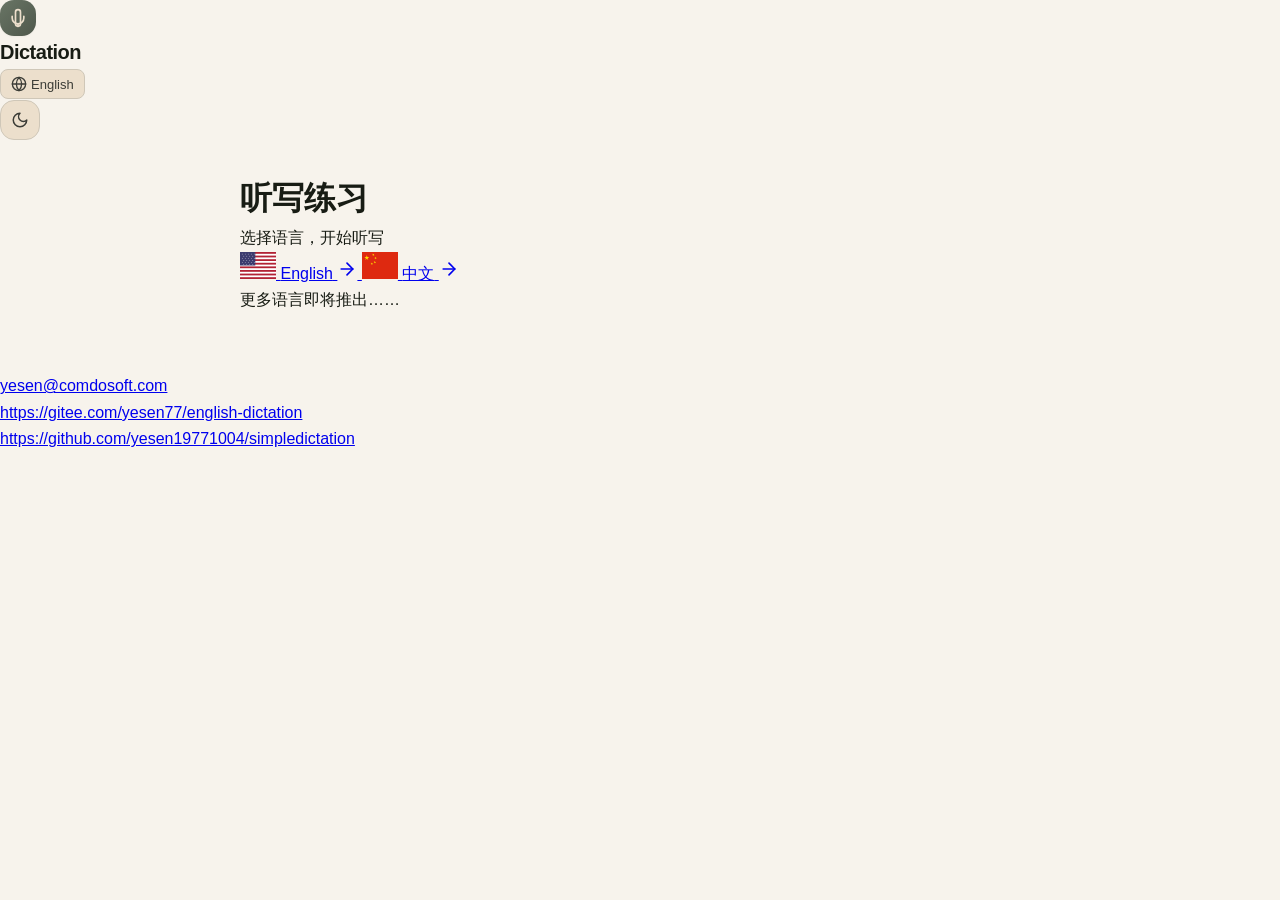
==== commit 48582cce: "首页入口页添加中英文切换显示" ====
--- a/index.html
+++ b/index.html
@@ -3,7 +3,7 @@
 <head>
 <meta charset="UTF-8">
 <meta name="viewport" content="width=device-width, initial-scale=1.0">
-<title>Dictation — 听写练习</title>
+<title id="page-title">Dictation — 听写练习</title>
 <link rel="stylesheet" href="style.css">
 <!-- Google tag (gtag.js) -->
 <script async src="https://www.googletagmanager.com/gtag/js?id=G-WTMR4TYK5J"></script>
@@ -23,6 +23,7 @@
       </div>
       <span class="brand-text">Dictation</span>
     </div>
+    <button id="btn-entry-lang" class="lang-switch" title="切换显示语言" aria-label="显示语言" style="display:inline-flex;align-items:center;gap:4px;padding:6px 10px;border-radius:8px;font-size:13px;font-weight:500;color:var(--text-secondary);text-decoration:none;transition:background .15s;cursor:pointer;margin-right:8px;border:1px solid var(--border);background:var(--bg-elevated)"><svg width="16" height="16" viewBox="0 0 24 24" fill="none" stroke="currentColor" stroke-width="2" stroke-linecap="round" stroke-linejoin="round"><circle cx="12" cy="12" r="10"/><line x1="2" y1="12" x2="22" y2="12"/><path d="M12 2a15.3 15.3 0 0 1 4 10 15.3 15.3 0 0 1-4 10 15.3 15.3 0 0 1-4-10 15.3 15.3 0 0 1 4-10z"/></svg>English</button>
     <button id="theme-toggle" class="theme-btn" title="切换明暗模式" aria-label="切换主题">
       <svg class="moon" viewBox="0 0 24 24" fill="none" stroke="currentColor" stroke-width="2" stroke-linecap="round" stroke-linejoin="round"><path d="M12 3a6 6 0 0 0 9 9 9 9 0 1 1-9-9Z"/></svg>
       <svg class="sun" viewBox="0 0 24 24" fill="none" stroke="currentColor" stroke-width="2" stroke-linecap="round" stroke-linejoin="round"><circle cx="12" cy="12" r="4"/><path d="M12 2v2"/><path d="M12 20v2"/><path d="m4.93 4.93 1.41 1.41"/><path d="m17.66 17.66 1.41 1.41"/><path d="M2 12h2"/><path d="M20 12h2"/><path d="m6.34 17.66-1.41 1.41"/><path d="m19.07 4.93-1.41 1.41"/></svg>
@@ -30,8 +31,8 @@
   </header>
 
   <main class="entry-main">
-    <h1 class="entry-title">听写练习</h1>
-    <p class="entry-subtitle">选择语言，开始听写</p>
+    <h1 class="entry-title" id="entry-title">听写练习</h1>
+    <p class="entry-subtitle" id="entry-subtitle">选择语言，开始听写</p>
 
     <div class="lang-grid">
       <a href="en/index.html" class="lang-card">
@@ -50,7 +51,7 @@
       </a>
     </div>
 
-    <p class="entry-more">更多语言即将推出……</p>
+    <p class="entry-more" id="entry-more">更多语言即将推出……</p>
   </main>
 
   <footer class="entry-footer">
@@ -61,6 +62,45 @@
 </div>
 
 <script>
+  const entryLangKey = 'dictation-entry-lang';
+  let entryLang = (() => { try { return localStorage.getItem(entryLangKey) || 'zh'; } catch { return 'zh'; } })();
+
+  const ENTRY_STRINGS = {
+    zh: {
+      title: 'Dictation — 听写练习',
+      h1: '听写练习',
+      subtitle: '选择语言，开始听写',
+      more: '更多语言即将推出……',
+      btnText: 'English',
+      themeTitle: '切换明暗模式'
+    },
+    en: {
+      title: 'Dictation — Dictation Practice',
+      h1: 'Dictation Practice',
+      subtitle: 'Choose a language to start',
+      more: 'More languages coming soon…',
+      btnText: '中文',
+      themeTitle: 'Toggle theme'
+    }
+  };
+
+  function applyEntryLang(lang) {
+    entryLang = lang;
+    try { localStorage.setItem(entryLangKey, lang); } catch {}
+    const s = ENTRY_STRINGS[lang];
+    document.getElementById('page-title').textContent = s.title;
+    document.getElementById('entry-title').textContent = s.h1;
+    document.getElementById('entry-subtitle').textContent = s.subtitle;
+    document.getElementById('entry-more').textContent = s.more;
+    const btn = document.getElementById('btn-entry-lang');
+    if (btn) btn.innerHTML = '<svg width="16" height="16" viewBox="0 0 24 24" fill="none" stroke="currentColor" stroke-width="2" stroke-linecap="round" stroke-linejoin="round"><circle cx="12" cy="12" r="10"/><line x1="2" y1="12" x2="22" y2="12"/><path d="M12 2a15.3 15.3 0 0 1 4 10 15.3 15.3 0 0 1-4 10 15.3 15.3 0 0 1-4-10 15.3 15.3 0 0 1 4-10z"/></svg>' + s.btnText;
+    document.getElementById('theme-toggle').title = s.themeTitle;
+  }
+
+  function toggleEntryLang() {
+    applyEntryLang(entryLang === 'zh' ? 'en' : 'zh');
+  }
+
 // Theme persistence shared across all language apps
 (function() {
   const themeKey = 'dictation-theme-global';
@@ -85,6 +125,13 @@
     applyTheme(current === 'dark' ? 'light' : 'dark');
   });
 })();
+
+// 首页语言切换
+applyEntryLang(entryLang);
+document.addEventListener('click', (e) => {
+  const btn = e.target.closest('#btn-entry-lang');
+  if (btn) toggleEntryLang();
+});
 </script>
 </body>
 </html>
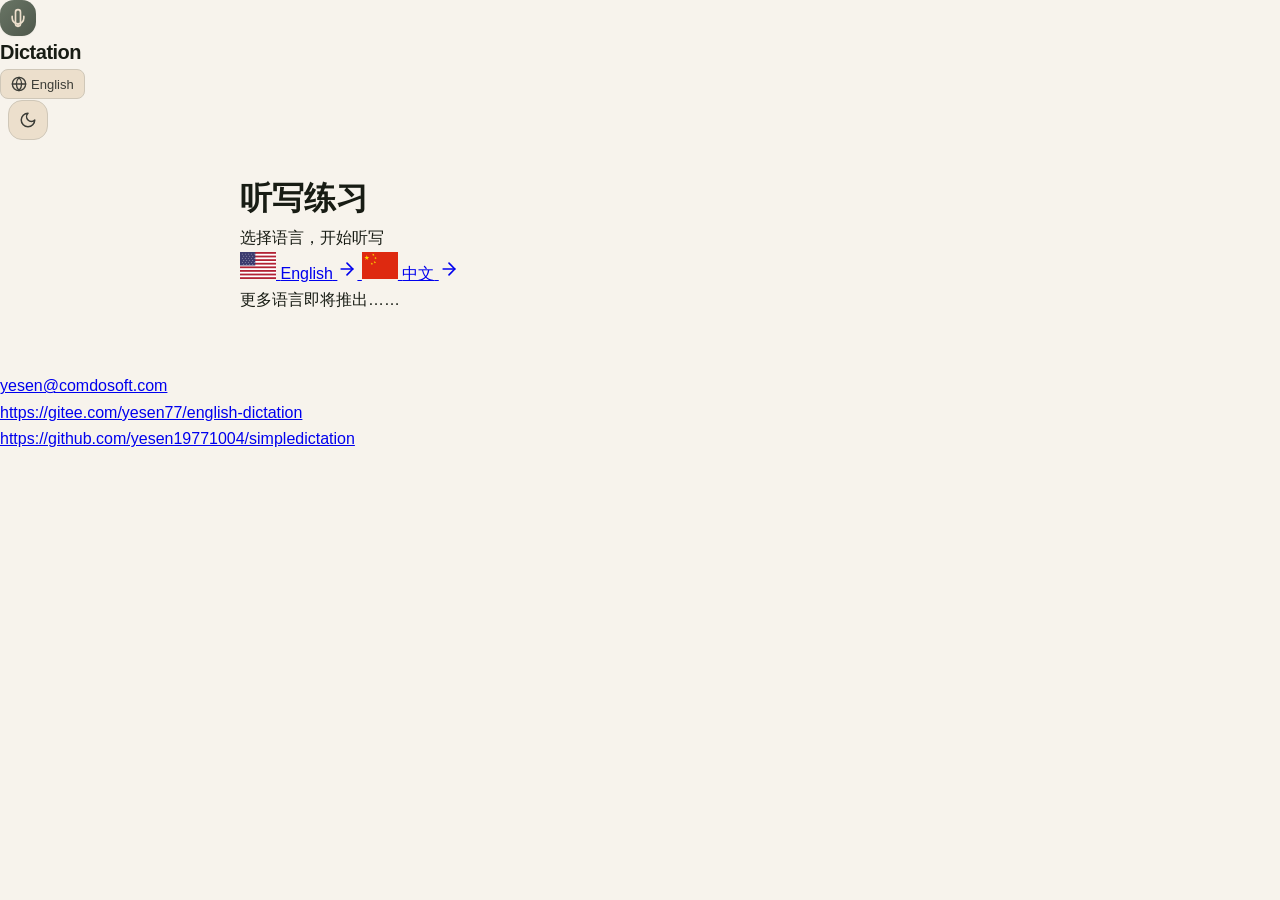
==== commit 970d0d88: "fix: 首页语言切换按钮靠右对齐" ====
--- a/index.html
+++ b/index.html
@@ -23,8 +23,8 @@
       </div>
       <span class="brand-text">Dictation</span>
     </div>
-    <button id="btn-entry-lang" class="lang-switch" title="切换显示语言" aria-label="显示语言" style="display:inline-flex;align-items:center;gap:4px;padding:6px 10px;border-radius:8px;font-size:13px;font-weight:500;color:var(--text-secondary);text-decoration:none;transition:background .15s;cursor:pointer;margin-right:8px;border:1px solid var(--border);background:var(--bg-elevated)"><svg width="16" height="16" viewBox="0 0 24 24" fill="none" stroke="currentColor" stroke-width="2" stroke-linecap="round" stroke-linejoin="round"><circle cx="12" cy="12" r="10"/><line x1="2" y1="12" x2="22" y2="12"/><path d="M12 2a15.3 15.3 0 0 1 4 10 15.3 15.3 0 0 1-4 10 15.3 15.3 0 0 1-4-10 15.3 15.3 0 0 1 4-10z"/></svg>English</button>
-    <button id="theme-toggle" class="theme-btn" title="切换明暗模式" aria-label="切换主题">
+    <button id="btn-entry-lang" class="lang-switch" title="切换显示语言" aria-label="显示语言" style="margin-left:auto;display:inline-flex;align-items:center;gap:4px;padding:6px 10px;border-radius:8px;font-size:13px;font-weight:500;color:var(--text-secondary);text-decoration:none;transition:background .15s;cursor:pointer;border:1px solid var(--border);background:var(--bg-elevated)"><svg width="16" height="16" viewBox="0 0 24 24" fill="none" stroke="currentColor" stroke-width="2" stroke-linecap="round" stroke-linejoin="round"><circle cx="12" cy="12" r="10"/><line x1="2" y1="12" x2="22" y2="12"/><path d="M12 2a15.3 15.3 0 0 1 4 10 15.3 15.3 0 0 1-4 10 15.3 15.3 0 0 1-4-10 15.3 15.3 0 0 1 4-10z"/></svg>English</button>
+    <button id="theme-toggle" class="theme-btn" title="切换明暗模式" aria-label="切换主题" style="margin-left:8px">
       <svg class="moon" viewBox="0 0 24 24" fill="none" stroke="currentColor" stroke-width="2" stroke-linecap="round" stroke-linejoin="round"><path d="M12 3a6 6 0 0 0 9 9 9 9 0 1 1-9-9Z"/></svg>
       <svg class="sun" viewBox="0 0 24 24" fill="none" stroke="currentColor" stroke-width="2" stroke-linecap="round" stroke-linejoin="round"><circle cx="12" cy="12" r="4"/><path d="M12 2v2"/><path d="M12 20v2"/><path d="m4.93 4.93 1.41 1.41"/><path d="m17.66 17.66 1.41 1.41"/><path d="M2 12h2"/><path d="M20 12h2"/><path d="m6.34 17.66-1.41 1.41"/><path d="m19.07 4.93-1.41 1.41"/></svg>
     </button>
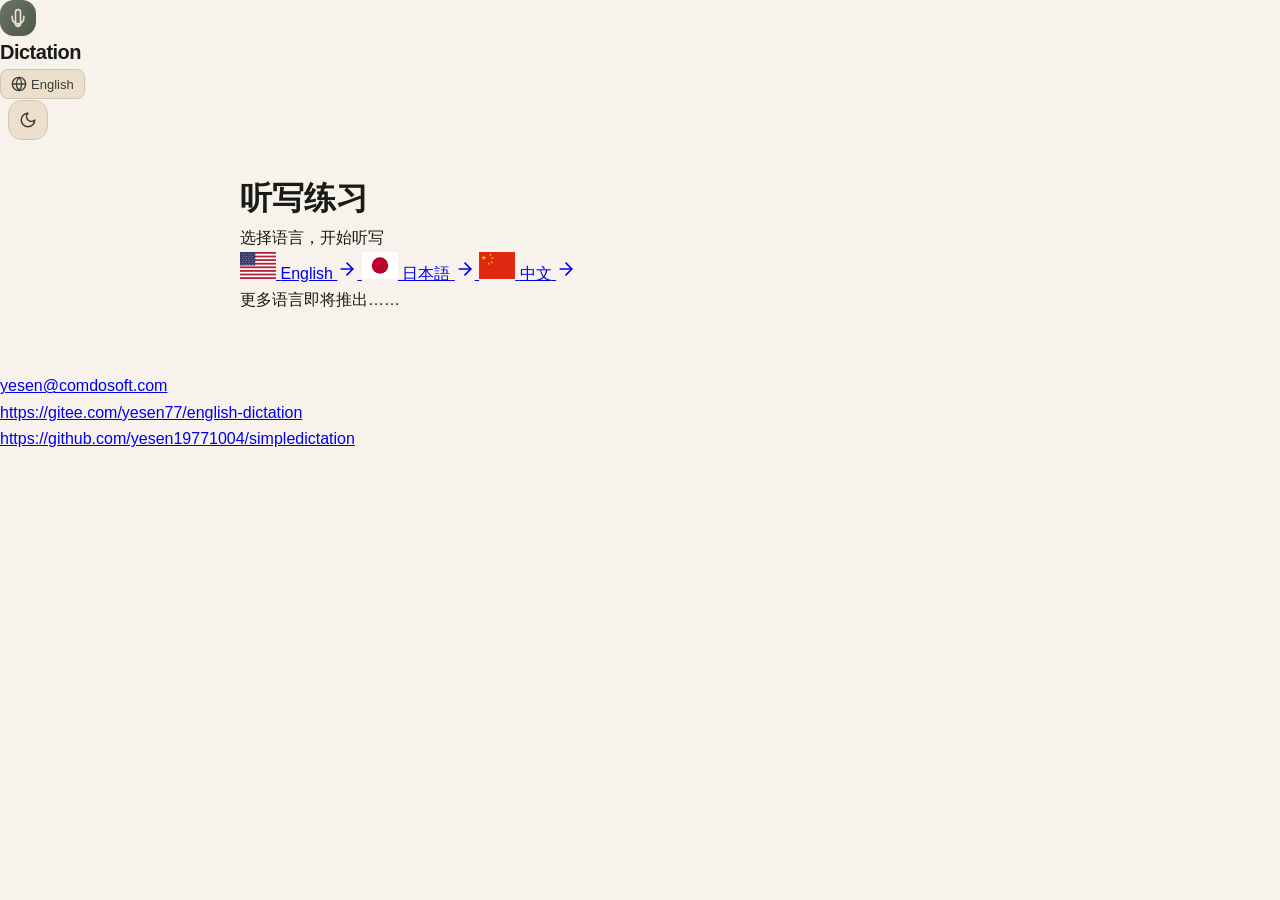
==== commit 98e593d1: "日语听写: 新增 jp/ 目录 (JLPT N5-N1 各5篇), 修复字体混杂, 顺序 N5→N1 - 创建 jp/ 独立应用 (app.js / preset-lessons.js / style" ====
--- a/index.html
+++ b/index.html
@@ -42,6 +42,13 @@
           <svg width="20" height="20" viewBox="0 0 24 24" fill="none" stroke="currentColor" stroke-width="2" stroke-linecap="round" stroke-linejoin="round"><path d="M5 12h14"/><path d="m12 5 7 7-7 7"/></svg>
         </span>
       </a>
+      <a href="jp/index.html" class="lang-card">
+        <span class="lang-flag"><svg viewBox="0 0 24 18" width="36" height="27"><rect width="24" height="18" fill="#fff"/><circle cx="12" cy="9" r="5.5" fill="#BC002D"/></svg></span>
+        <span class="lang-name">日本語</span>
+        <span class="lang-arrow">
+          <svg width="20" height="20" viewBox="0 0 24 24" fill="none" stroke="currentColor" stroke-width="2" stroke-linecap="round" stroke-linejoin="round"><path d="M5 12h14"/><path d="m12 5 7 7-7 7"/></svg>
+        </span>
+      </a>
       <a href="zh/index.html" class="lang-card">
         <span class="lang-flag"><svg viewBox="0 0 24 18" width="36" height="27"><rect width="24" height="18" fill="#DE2910"/><g fill="#FFDE00"><polygon points="3.2,2.2 3.6,3.4 4.8,3.4 3.8,4.1 4.2,5.3 3.2,4.5 2.2,5.3 2.6,4.1 1.6,3.4 2.8,3.4"/><polygon points="7.5,1 7.7,1.6 8.3,1.6 7.8,2 8,2.6 7.5,2.2 7,2.6 7.2,2 6.7,1.6 7.3,1.6" transform="rotate(-23,7.5,1.8)"/><polygon points="9,3.2 9.2,3.8 9.8,3.8 9.3,4.2 9.5,4.8 9,4.4 8.5,4.8 8.7,4.2 8.2,3.8 8.8,3.8" transform="rotate(-46,9,4)"/><polygon points="8.5,6 8.7,6.6 9.3,6.6 8.8,7 9,7.6 8.5,7.2 8,7.6 8.2,7 7.7,6.6 8.3,6.6" transform="rotate(-69,8.5,6.8)"/><polygon points="6.5,7 6.7,7.6 7.3,7.6 6.8,8 7,8.6 6.5,8.2 6,8.6 6.2,8 5.7,7.6 6.3,7.6" transform="rotate(-92,6.5,7.8)"/></g></svg></span>
         <span class="lang-name">中文</span>
@@ -51,7 +58,7 @@
       </a>
     </div>
 
-    <p class="entry-more" id="entry-more">更多语言即将推出……</p>
+    <p class="entry-more" id="entry-more"></p>
   </main>
 
   <footer class="entry-footer">
